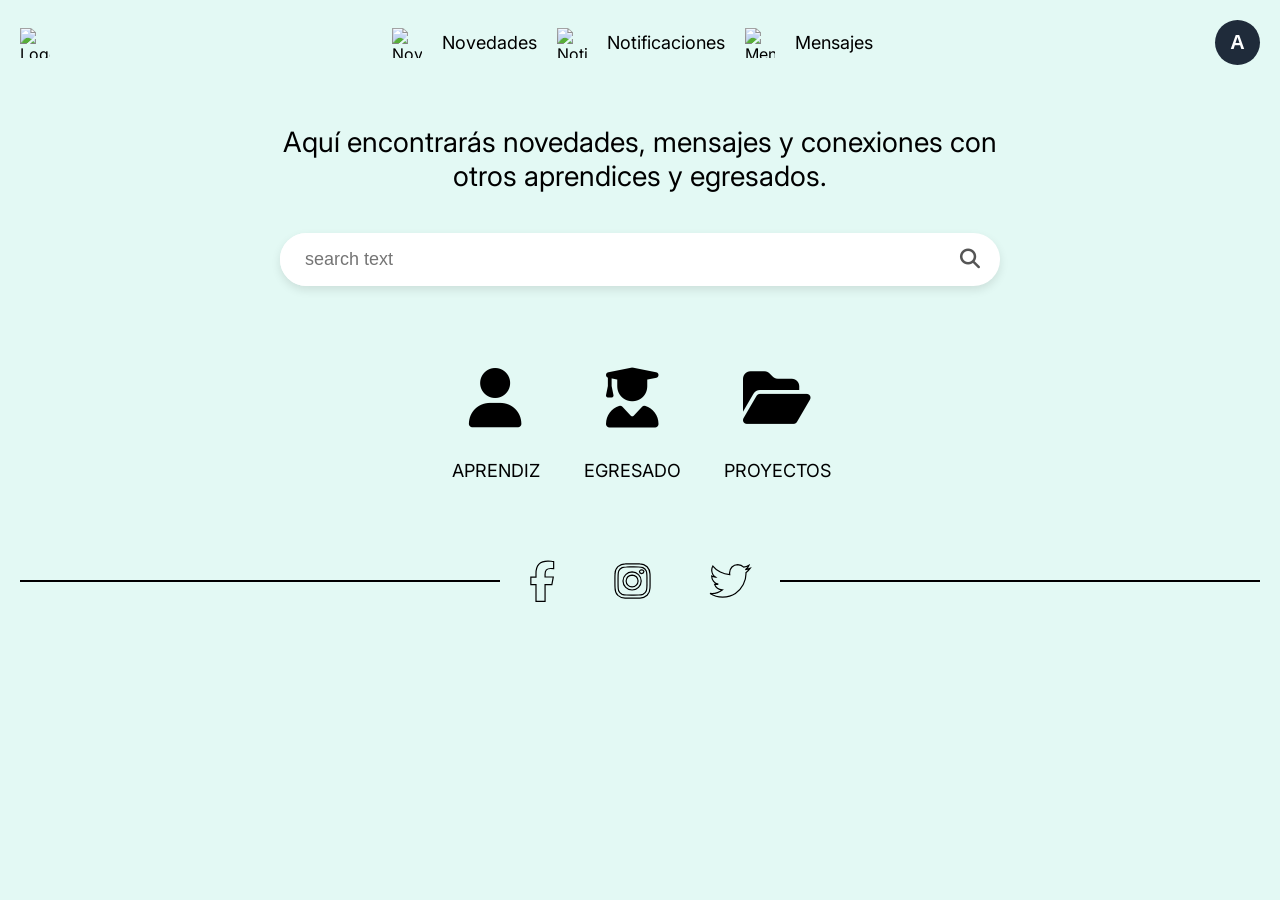
==== index.html @ 63d0643b "Update and rename prueba.html to index.html" ====
<!DOCTYPE html>
<html lang="es">
<head>
  <meta charset="UTF-8">
  <meta name="viewport" content="width=device-width, initial-scale=1.0">
  <title>Página Principal</title>
  <link rel="stylesheet" href="style.css">
  <link rel="stylesheet" href="https://cdnjs.cloudflare.com/ajax/libs/font-awesome/6.5.0/css/all.min.css">
  <link href="https://fonts.googleapis.com/css2?family=Inter:wght@700&display=swap" rel="stylesheet">
</head>
<body>
  <div class="encabezado">
    <div class="izquierda">
      <img src="IMAGENES/Logo.png" alt="Logo" class="Logo">
    </div>
    <div class="centro">
      <img src="IMAGENES/Icono de novedades.png" alt="Novedades">
      <p>Novedades</p>
      <img src="IMAGENES/Icono de notificaciones.png" alt="Notificaciones">
      <p>Notificaciones</p>
      <img src="IMAGENES/Icono de mensajes.png" alt="Mensajes">
      <p>Mensajes</p>
    </div>
    <div class="derecha usuario-menu">
      <button class="boton-usuario">A</button>
      <div class="menu-desplegable">
        <div class="flecha-arriba"></div>
        <ul>
          <li><i class="fas fa-user"></i> Perfil</li>
          <li><i class="fas fa-cog"></i> Configuración</li>
          <li><i class="fas fa-question-circle"></i> Ayuda</li>
          <li><i class="fas fa-sign-out-alt"></i> Cerrar sesión</li>
        </ul>
      </div>
    </div>
  </div>

  <p class="Texto_medio">Aquí encontrarás novedades, mensajes y conexiones con otros aprendices y egresados.</p>

  <div class="search-container">
    <input type="text" placeholder="search text" class="search-input">
    <button type="submit" class="search-button">
      <i class="fas fa-search"></i>
    </button>
  </div>

  <div class="contenedor-iconos">
    <div class="icono-con-texto">
      <i class="fas fa-user"></i>
      <p>APRENDIZ</p>
    </div>
    <div class="icono-con-texto">
      <i class="fas fa-user-graduate"></i>
      <p>EGRESADO</p>
    </div>
    <div class="icono-con-texto">
      <i class="fas fa-folder-open"></i>
      <p>PROYECTOS</p>
    </div>
  </div>

  <footer class="footer-redes">
    <div class="linea-social"></div>
    <div class="redes-sociales">
      <a href="https://www.facebook.com" target="_blank" class="icono-borde">
        <i class="fab fa-facebook-f"></i>
      </a>
      <a href="https://www.instagram.com" target="_blank" class="icono-borde">
        <i class="fab fa-instagram"></i>
      </a>
      <a href="https://www.twitter.com" target="_blank" class="icono-borde">
        <i class="fab fa-twitter"></i>
      </a>
    </div>
    <div class="linea-social"></div>
  </footer>

  <script>
    const btnUsuario = document.querySelector('.boton-usuario');
    const menu = document.querySelector('.menu-desplegable');

    btnUsuario.addEventListener('click', () => {
      menu.style.display = menu.style.display === 'block' ? 'none' : 'block';
    });

    window.addEventListener('click', (e) => {
      if (!btnUsuario.contains(e.target) && !menu.contains(e.target)) {
        menu.style.display = 'none';
      }
    });
  </script>
</body>
</html>
---- style.css ----
* {
      box-sizing: border-box;
      margin: 0;
      padding: 0;
    }

    body {
      background-color: #E3F9F4;
      font-family: 'Inter', sans-serif;
    }

    .encabezado {
      display: flex;
      flex-wrap: wrap;
      justify-content: space-between;
      align-items: center;
      padding: 20px;
      background-color: #E3F9F4;
    }

    .encabezado .izquierda, .encabezado .centro, .encabezado .derecha {
      display: flex;
      align-items: center;
      gap: 20px;
    }

    .Logo {
      width: 112px;
      height: auto;
    }

    .encabezado img {
      width: 30px;
      height: 30px;
    }

    .encabezado p {
      font-size: 18px;
    }

    .usuario-menu {
      position: relative;
    }

    .boton-usuario {
      width: 45px;
      height: 45px;
      border-radius: 50%;
      background-color: #1f2b3a;
      color: white;
      font-weight: bold;
      font-size: 20px;
      border: none;
      cursor: pointer;
    }

    .menu-desplegable {
      display: none;
      position: absolute;
      right: 0;
      top: 55px;
      background-color: #E3F9F4;
      border-radius: 10px;
      width: 180px;
      box-shadow: 0 4px 10px rgba(0,0,0,0.2);
      z-index: 10;
    }

    .flecha-arriba {
      position: absolute;
      top: -10px;
      right: 20px;
      width: 0;
      height: 0;
      border-left: 10px solid transparent;
      border-right: 10px solid transparent;
      border-bottom: 10px solid #E3F9F4;
    }

    .menu-desplegable ul {
      list-style: none;
      padding: 10px 0;
    }

    .menu-desplegable li {
      padding: 12px 20px;
      cursor: pointer;
      display: flex;
      align-items: center;
      gap: 10px;
    }

    .Texto_medio {
      max-width: 800px;
      margin: 40px auto;
      font-size: 28px;
      text-align: center;
      padding: 0 10px;
    }

    .search-container {
      display: flex;
      justify-content: center;
      margin: 20px auto;
      width: 90%;
      max-width: 720px;
      background-color: white;
      border-radius: 50px;
      box-shadow: 0px 4px 10px rgba(0, 0, 0, 0.1);
      overflow: hidden;
    }

    .search-input {
      flex-grow: 1;
      border: none;
      padding: 15px 25px;
      font-size: 18px;
      outline: none;
    }

    .search-button {
      background-color: transparent;
      border: none;
      padding: 15px 20px;
      cursor: pointer;
      font-size: 20px;
      color: #555;
    }

    .contenedor-iconos {
      display: flex;
      justify-content: center;
      flex-wrap: wrap;
      gap: 40px;
      margin: 60px 0;
    }

    .icono-con-texto {
      display: flex;
      flex-direction: column;
      align-items: center;
      font-size: 18px;
    }

    .icono-con-texto i {
      font-size: 60px;
      margin-bottom: 10px;
      color: black;
      border: 2px solid transparent;
      border-radius: 50%;
      padding: 20px;
      transition: transform 0.3s ease;
    }

    .icono-con-texto i:hover {
      transform: scale(1.1);
    }

    .footer-redes {
      display: flex;
      align-items: center;
      justify-content: center;
      flex-wrap: wrap;
      padding: 20px;
      gap: 30px;
      background-color: #E3F9F4;
    }

    .linea-social {
      flex: 1;
      height: 1.5px;
      background-color: black;
      max-width: 800px;
    }

    .redes-sociales {
      display: flex;
      gap: 60px;
    }

    .icono-borde i {
      color: transparent;
      font-size: 40px;
      -webkit-text-stroke: 1.2px black;
    }

    .icono-borde:hover i {
      color: black;
      -webkit-text-stroke: 0;
    }

    @media (max-width: 768px) {
      .Texto_medio {
        font-size: 20px;
      }

      .redes-sociales {
        gap: 30px;
      }

      .contenedor-iconos {
        flex-direction: column;
        gap: 20px;
      }

      .encabezado {
        flex-direction: column;
        align-items: center;
      }
    }
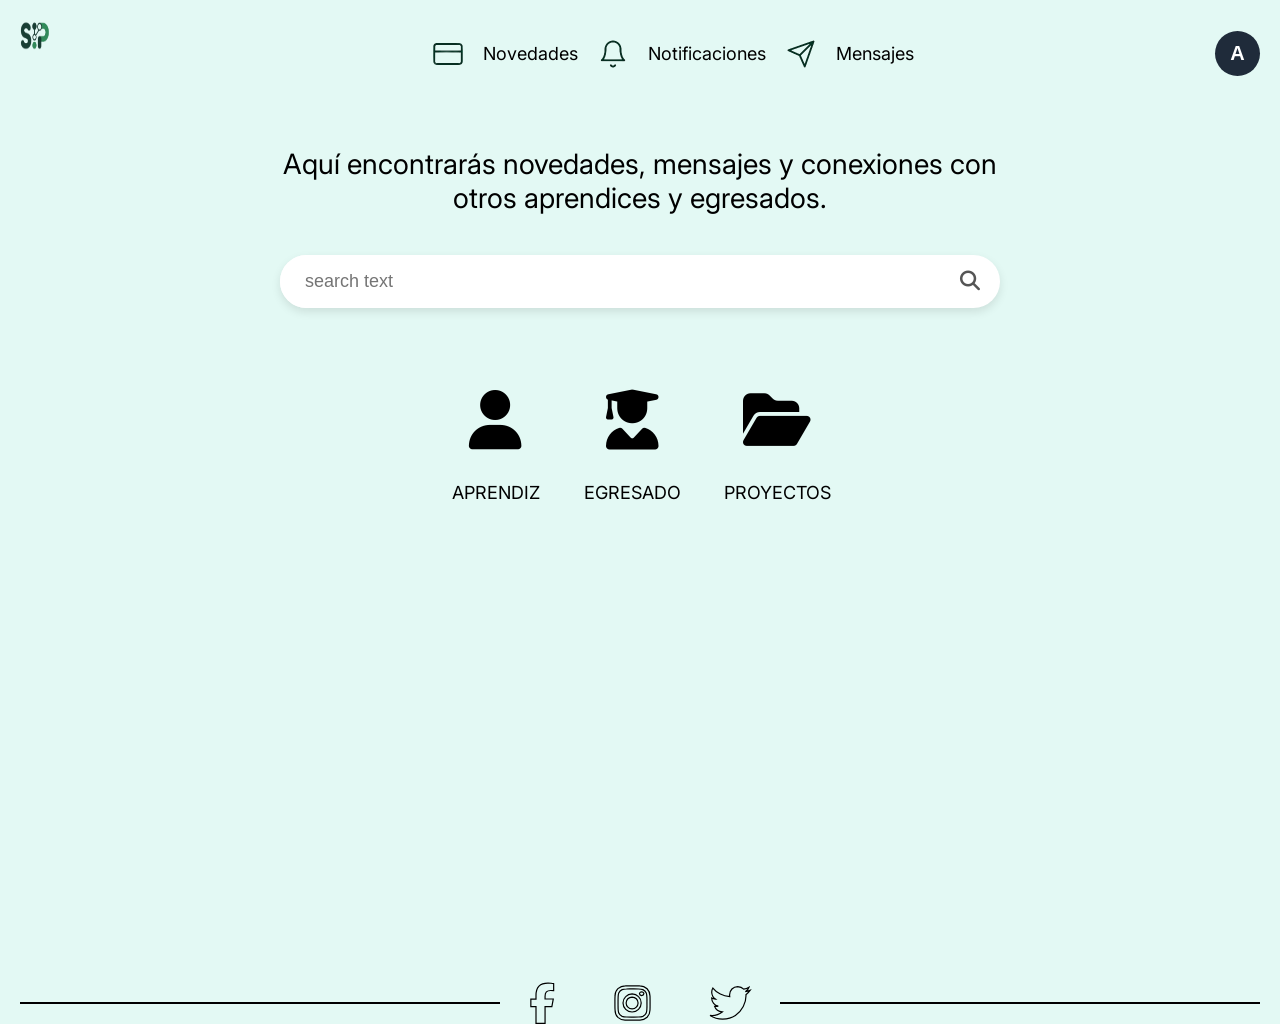
==== commit d024065f: "Update index.html" ====
--- a/index.html
+++ b/index.html
@@ -10,8 +10,8 @@
 </head>
 <body>
   <div class="encabezado">
-    <div class="izquierda">
-      <img src="IMAGENES/Logo.png" alt="Logo" class="Logo">
+    <div class="Logo">
+      <img src="IMAGENES/Logo.png" alt="Logo">
     </div>
     <div class="centro">
       <img src="IMAGENES/Icono de novedades.png" alt="Novedades">
--- a/style.css
+++ b/style.css
@@ -27,7 +27,9 @@
 
     .Logo {
       width: 112px;
-      height: auto;
+      height: 67px;
+      left: 171px; 
+      top: 59px;
     }
 
     .encabezado img {
@@ -141,6 +143,7 @@
       flex-direction: column;
       align-items: center;
       font-size: 18px;
+      font-family: 'Inter', sans-serif;
     }
 
     .icono-con-texto i {
@@ -169,6 +172,8 @@
 
     .linea-social {
       flex: 1;
+      position: relative;
+      top: 400px;
       height: 1.5px;
       background-color: black;
       max-width: 800px;
@@ -176,6 +181,8 @@
 
     .redes-sociales {
       display: flex;
+      position: relative;
+      top: 400px;
       gap: 60px;
     }
 
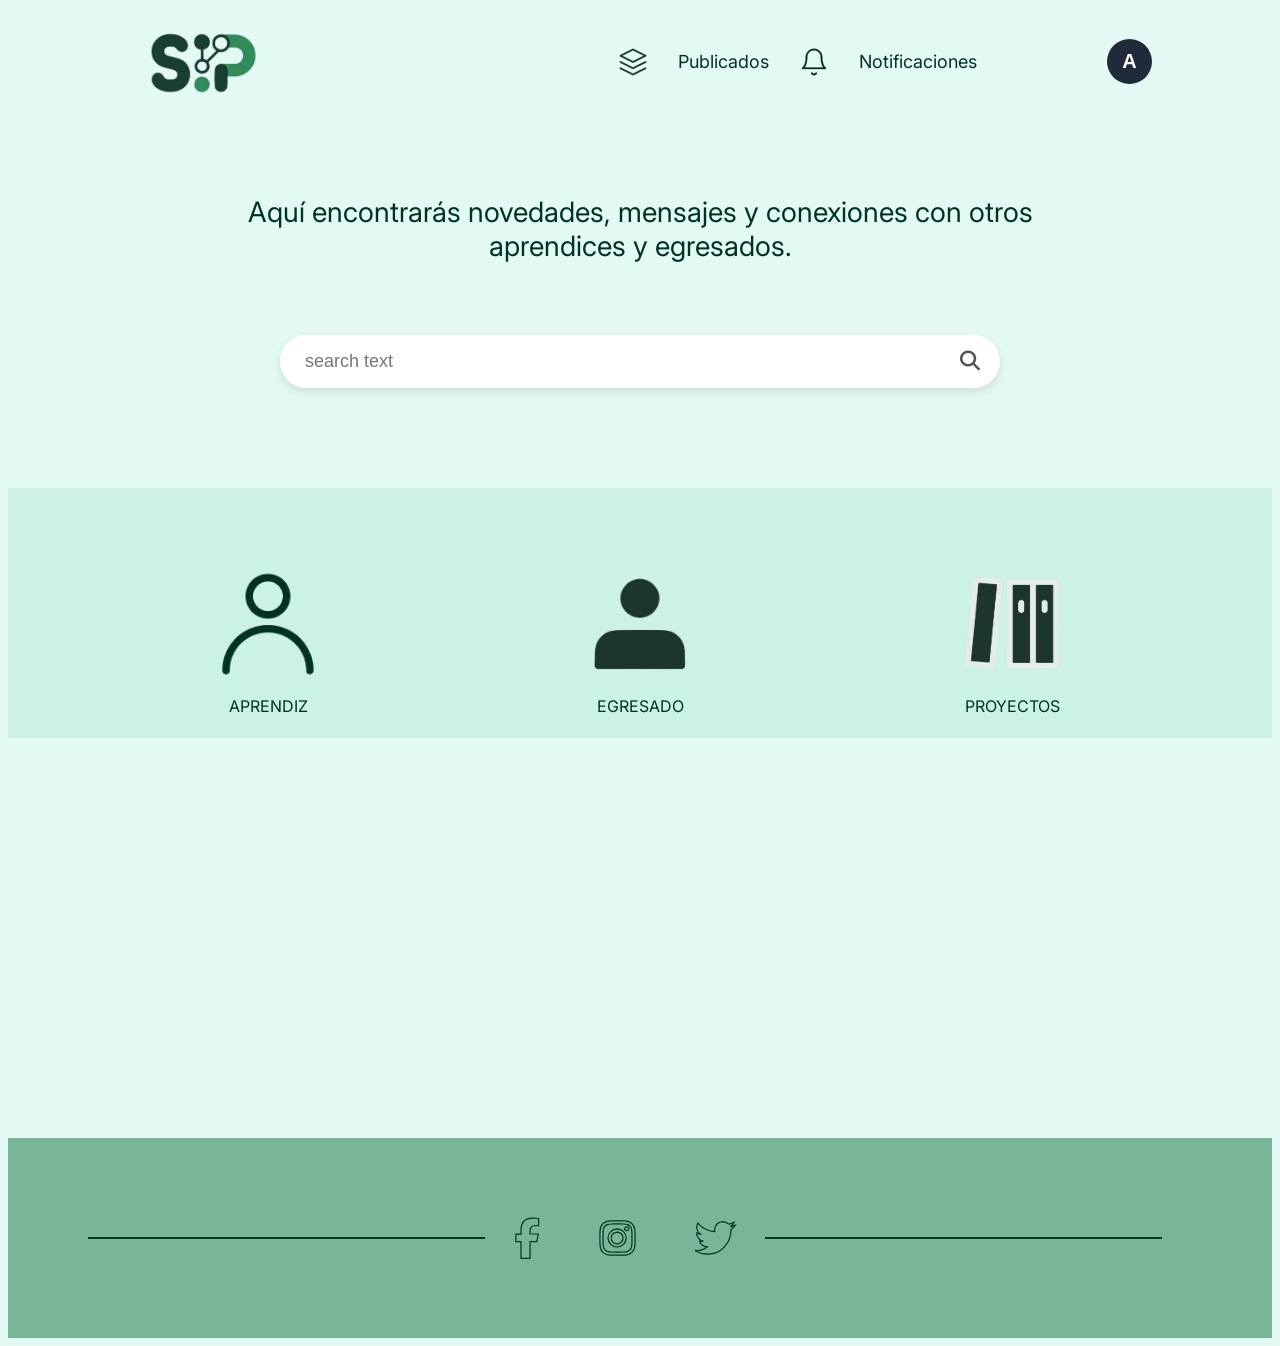
==== commit f87bb34e: "Add files via upload aqui esta el codigo actualizado, solo faltan unos ultimos cambios para el modo " ====
--- a/index.html
+++ b/index.html
@@ -4,27 +4,36 @@
   <meta charset="UTF-8">
   <meta name="viewport" content="width=device-width, initial-scale=1.0">
   <title>Página Principal</title>
+  <!-- Aqui conectamos el css y una url para poder utilizar la tipografia del FIGMA -->
   <link rel="stylesheet" href="style.css">
   <link rel="stylesheet" href="https://cdnjs.cloudflare.com/ajax/libs/font-awesome/6.5.0/css/all.min.css">
+  <!-- Aqui importamos la biblioteca de iconos Font Awesome -->
   <link href="https://fonts.googleapis.com/css2?family=Inter:wght@700&display=swap" rel="stylesheet">
 </head>
 <body>
+  <!-- Aqui se encuentran todos los iconos que van en la parte superior de la pagina
+  con su respectivo boton -->
   <div class="encabezado">
+    <!-- aqui implementamos un div para manejar unicamente el logo -->
     <div class="Logo">
-      <img src="IMAGENES/Logo.png" alt="Logo">
+      <img src="IMAGENES/Logo.png" alt="icono de logo" class="Logo">
     </div>
-    <div class="centro">
-      <img src="IMAGENES/Icono de novedades.png" alt="Novedades">
-      <p>Novedades</p>
-      <img src="IMAGENES/Icono de notificaciones.png" alt="Notificaciones">
-      <p>Notificaciones</p>
-      <img src="IMAGENES/Icono de mensajes.png" alt="Mensajes">
-      <p>Mensajes</p>
-    </div>
+    <!-- aqui implementamos otro div para los otros iconos de la parte superior -->
     <div class="derecha usuario-menu">
+      <!-- aqui usamos otro div para los iconos del centro -->
+      <div class="centro">
+        <img src="IMAGENES/Icono de publicados.png" alt="icono de publicados">
+        <p>Publicados</p>
+        <img src="IMAGENES/Icono de notificaciones.png" alt="icono de notificaciones">
+        <p>Notificaciones</p>
+      </div>
+      <!-- aqui implementamos el boton que despliega el menu oculto -->
       <button class="boton-usuario">A</button>
+      <!-- aqui creamos un div para implemetar el contenido del menu -->
       <div class="menu-desplegable">
+        <!-- aqui creamos un div para dar la caracteristica de la flecha de la parte de arriba del menu -->
         <div class="flecha-arriba"></div>
+        <!-- aqui creamos una lista para las opciones que tenemos en el menu y usamos iconos predefinidos del font awesome-->
         <ul>
           <li><i class="fas fa-user"></i> Perfil</li>
           <li><i class="fas fa-cog"></i> Configuración</li>
@@ -34,47 +43,58 @@
       </div>
     </div>
   </div>
-
+  <!-- Texto en la mitad de la pagina-->
   <p class="Texto_medio">Aquí encontrarás novedades, mensajes y conexiones con otros aprendices y egresados.</p>
-
+  <!-- ESTE ES EL BUSCADOR -->
   <div class="search-container">
     <input type="text" placeholder="search text" class="search-input">
     <button type="submit" class="search-button">
       <i class="fas fa-search"></i>
     </button>
   </div>
-
+  <!-- aqui creamos un div para todo la parte de los iconos del centro y sus textos -->
   <div class="contenedor-iconos">
-    <div class="icono-con-texto">
-      <i class="fas fa-user"></i>
+    <!-- Aqui ingresamos los iconos de la parte de la mitad de la pagina con sus respectivos textos-->
+    <div class="icono-del-centro">
+      <img src="IMAGENES/Icono de aprendiz.png" alt="icono de aprendiz">
       <p>APRENDIZ</p>
     </div>
-    <div class="icono-con-texto">
-      <i class="fas fa-user-graduate"></i>
+    <div class="icono-del-centro">
+      <img src="IMAGENES/Icono de egresado.png" alt="icono de egresado">
       <p>EGRESADO</p>
     </div>
-    <div class="icono-con-texto">
-      <i class="fas fa-folder-open"></i>
+    <div class="icono-del-centro">
+      <img src="IMAGENES/Icono de proyectos.png" alt="icono de proyectos">
       <p>PROYECTOS</p>
     </div>
   </div>
+    <!-- aqui comenzamos la parte inferior de la pagina -->
+    <footer>
+      <!-- aqui hacemos un div especial para implementar la linea izquierda que esta al lado de los iconos de redes sociales -->
+      <div class="linea-social"></div>
+      <!-- aqui implementamos un link que nos lleva a las redes sociales el cual es visualizado con su respectivo
+       logo cargado del font awesome -->
+      <div class="redes-sociales">
+        <a href="https://www.facebook.com" target="_blank" class="icono-borde">
+          <i class="fab fa-facebook-f"></i>
+        </a>
+        <a href="https://www.instagram.com" target="_blank" class="icono-borde">
+          <i class="fab fa-instagram"></i>
+        </a>
+        <a href="https://www.twitter.com" target="_blank" class="icono-borde">
+          <i class="fab fa-twitter"></i>
+        </a>
+      </div>
+      <!-- aqui implementamos la otra linea que esta al lado derecho -->
+      <div class="linea-social"></div>
+      <!-- aqui va el texto que esta al final de la pagina los creditos y demas -->
+      <p>
 
-  <footer class="footer-redes">
-    <div class="linea-social"></div>
-    <div class="redes-sociales">
-      <a href="https://www.facebook.com" target="_blank" class="icono-borde">
-        <i class="fab fa-facebook-f"></i>
-      </a>
-      <a href="https://www.instagram.com" target="_blank" class="icono-borde">
-        <i class="fab fa-instagram"></i>
-      </a>
-      <a href="https://www.twitter.com" target="_blank" class="icono-borde">
-        <i class="fab fa-twitter"></i>
-      </a>
-    </div>
-    <div class="linea-social"></div>
-  </footer>
-
+      </p>
+    </footer>
+  
+    <!-- aqui implementamos un bloque de codigo de javascript para darle la funcionalidad al menu desplegable para que
+  sea visualizado al tocar el boton de usuario -->
   <script>
     const btnUsuario = document.querySelector('.boton-usuario');
     const menu = document.querySelector('.menu-desplegable');
--- a/style.css
+++ b/style.css
@@ -1,50 +1,43 @@
-
-    * {
-      box-sizing: border-box;
-      margin: 0;
-      padding: 0;
-    }
-
-    body {
+/* Aqui le damos el color a toda el cuerpo de la pagina y definimos el tipo de fuente de letra */
+      body {
       background-color: #E3F9F4;
       font-family: 'Inter', sans-serif;
     }
-
+/* En esta parte vamos a modificar todos los elementos de la clase encabezado para que se visualice de forma horizontal */
     .encabezado {
       display: flex;
       flex-wrap: wrap;
       justify-content: space-between;
       align-items: center;
       padding: 20px;
-      background-color: #E3F9F4;
-    }
-
-    .encabezado .izquierda, .encabezado .centro, .encabezado .derecha {
-      display: flex;
-      align-items: center;
-      gap: 20px;
-    }
-
+    }
+/* aqui vamos a modificar los iconos del centro  y el boton usuario*/
+    .encabezado .centro, .encabezado .derecha {
+      img{
+        width: 30px;
+        height: auto;
+      }
+      display: flex;
+      align-items: center;
+      gap: 30px;
+      margin-right: 100px;
+    }
+/* aqui definimos las caracteristicas del logo */
     .Logo {
       width: 112px;
       height: 67px;
-      left: 171px; 
-      top: 59px;
-    }
-
-    .encabezado img {
-      width: 30px;
-      height: 30px;
-    }
-
+      margin-left: 60px;
+    }
+/* aqui modificamos todos los textos que encontramos en el encabezado */
     .encabezado p {
       font-size: 18px;
-    }
-
+      color: #003322;
+    }
+/* a partir de aqui vamos a darle estilo al menu desplegable */
     .usuario-menu {
       position: relative;
     }
-
+/* aqui modificamos todo lo visual del boton del encabezado */
     .boton-usuario {
       width: 45px;
       height: 45px;
@@ -56,30 +49,31 @@
       border: none;
       cursor: pointer;
     }
-
+/* aqui modificamos ya el menu que se despliega despues del boton */
     .menu-desplegable {
       display: none;
       position: absolute;
       right: 0;
+      left: 430px;      
       top: 55px;
-      background-color: #E3F9F4;
+      background-color: white;
       border-radius: 10px;
       width: 180px;
       box-shadow: 0 4px 10px rgba(0,0,0,0.2);
       z-index: 10;
     }
-
+/* aqui modificamos la flecha del menu desplegable */
     .flecha-arriba {
       position: absolute;
       top: -10px;
-      right: 20px;
+      right: 70px;
       width: 0;
       height: 0;
       border-left: 10px solid transparent;
       border-right: 10px solid transparent;
-      border-bottom: 10px solid #E3F9F4;
-    }
-
+      border-bottom: 10px solid white;
+    }
+/* aqui modificamos las opciones que encontramos en el menu desplegable */
     .menu-desplegable ul {
       list-style: none;
       padding: 10px 0;
@@ -92,19 +86,24 @@
       align-items: center;
       gap: 10px;
     }
-
+/* Hasta aqui va todo lo de la parte superior de iconos */
+
+/*Ahora apartir de aqui empieza toda la mitad hacia abajo de la pagina */
+/* este es el texto que encontramos en la mitad de la pagina */
     .Texto_medio {
       max-width: 800px;
-      margin: 40px auto;
+      margin: 80px auto;
       font-size: 28px;
+      color: #003322;
       text-align: center;
       padding: 0 10px;
-    }
-
+      height: 40px;
+    }
+/* este es el buscador */
     .search-container {
       display: flex;
       justify-content: center;
-      margin: 20px auto;
+      margin: 100px auto;
       width: 90%;
       max-width: 720px;
       background-color: white;
@@ -130,72 +129,70 @@
       color: #555;
     }
 
+/* a partir de aqui vamos a modificar los iconos y el texto que encontramos debajo del buscador */
+/* aqui se modifica todo el contenido de esta parte */
     .contenedor-iconos {
       display: flex;
       justify-content: center;
       flex-wrap: wrap;
-      gap: 40px;
-      margin: 60px 0;
-    }
-
-    .icono-con-texto {
+      height: 250px;
+      gap: 100px;
+      margin: 0px;
+      background-color: #A8E6CF66;
+    }
+/* aqui modificamos los iconos */
+    .icono-del-centro {
       display: flex;
       flex-direction: column;
       align-items: center;
-      font-size: 18px;
-      font-family: 'Inter', sans-serif;
-    }
-
-    .icono-con-texto i {
-      font-size: 60px;
-      margin-bottom: 10px;
-      color: black;
-      border: 2px solid transparent;
-      border-radius: 50%;
-      padding: 20px;
-      transition: transform 0.3s ease;
-    }
-
-    .icono-con-texto i:hover {
-      transform: scale(1.1);
-    }
-
-    .footer-redes {
+      margin: 80px;
+      color: #003322;
+      img{
+        width: 112px;
+        height: auto;
+      }
+    }
+/* esta es toda la parte del footer */
+    footer{
       display: flex;
       align-items: center;
       justify-content: center;
       flex-wrap: wrap;
-      padding: 20px;
+      margin-top: 400px;
+      height: auto;
+      padding: 80px;
       gap: 30px;
-      background-color: #E3F9F4;
-    }
-
+      background-color: #328B5B99;
+    }
+/* aqui modificamos e implementamos la linea que esta al lado de las redes sociales */
     .linea-social {
       flex: 1;
       position: relative;
-      top: 400px;
+      top: 0px;
       height: 1.5px;
-      background-color: black;
+      background-color: #003322;
       max-width: 800px;
     }
-
+/* aqui modificamos los iconos de redes sociales */
     .redes-sociales {
       display: flex;
       position: relative;
-      top: 400px;
+      top: 0px;
       gap: 60px;
     }
-
+/* aqui modificamos el borde para que no tenga relleno */
     .icono-borde i {
       color: transparent;
       font-size: 40px;
-      -webkit-text-stroke: 1.2px black;
-    }
-
+      -webkit-text-stroke: 1.2px #003322;
+    }
+/* aqui implementamos como una animacion para cuando pase el cursor por el icono de la red esta cambie de color*/
     .icono-borde:hover i {
-      color: black;
+      color: #E3F9F4;
       -webkit-text-stroke: 0;
     }
+
+/* esta configuracion es para adaptar en telefonos o pantallas mas pequeñas */
 
     @media (max-width: 768px) {
       .Texto_medio {
@@ -215,4 +212,4 @@
         flex-direction: column;
         align-items: center;
       }
-    }
+    }
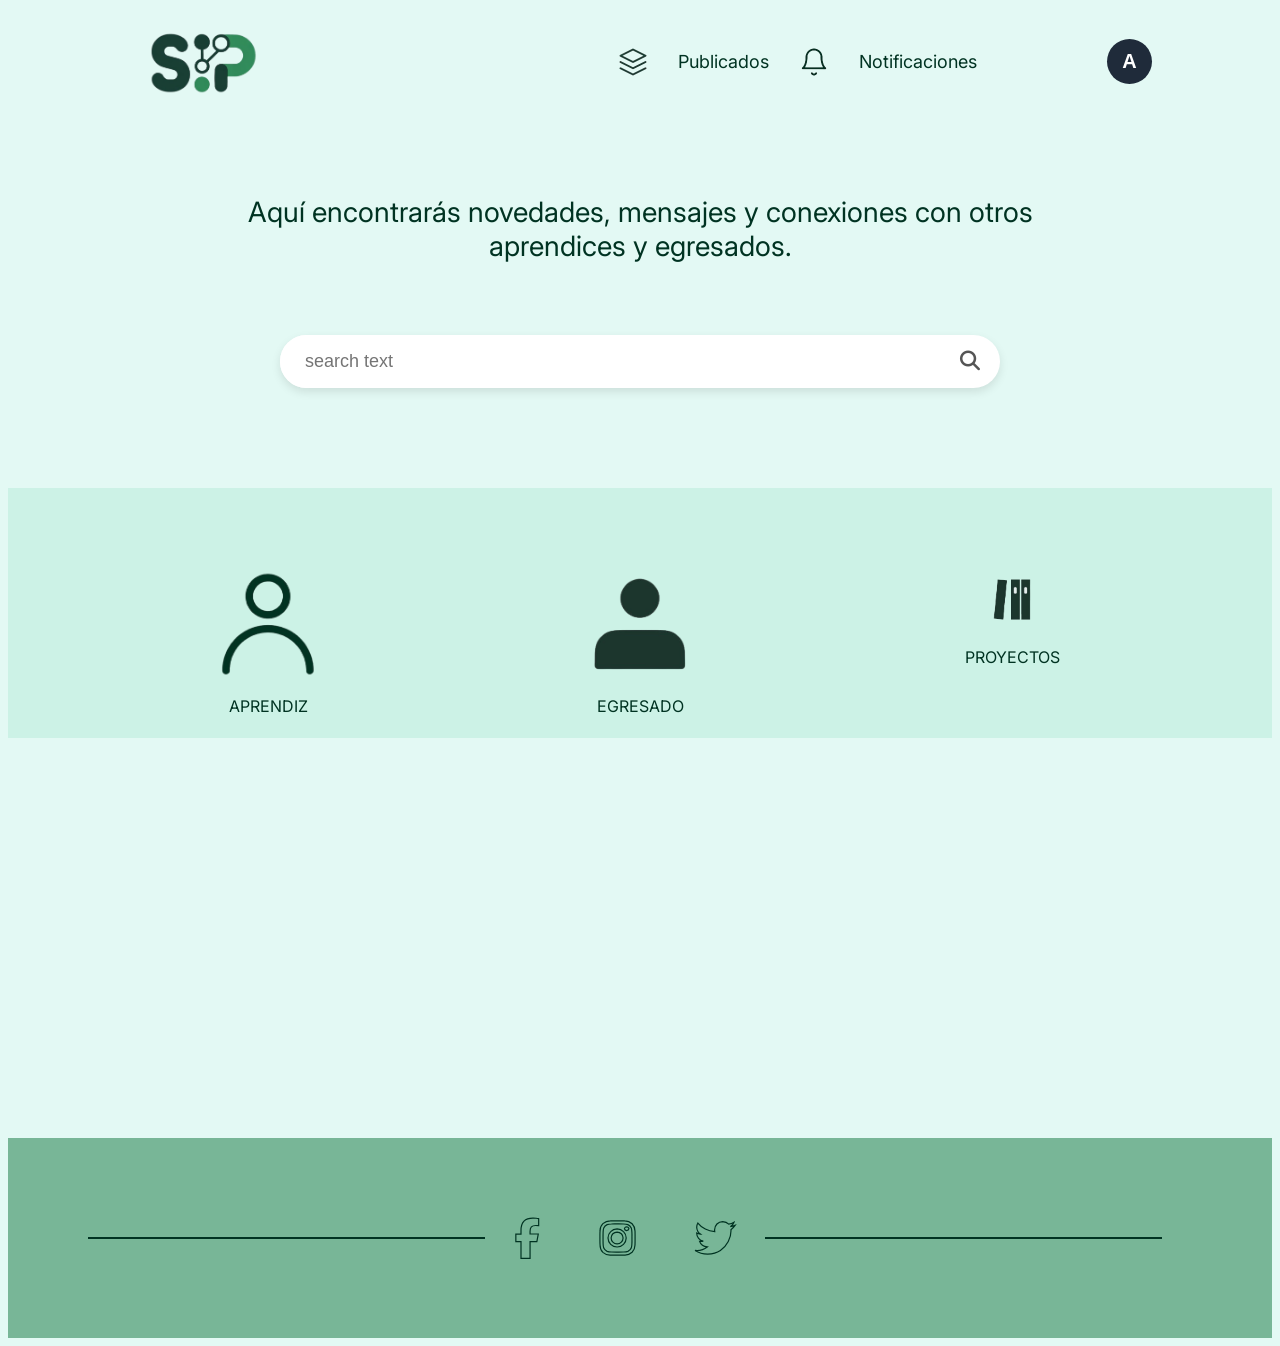
==== commit feb70612: "Update index.html" ====
--- a/index.html
+++ b/index.html
@@ -16,7 +16,7 @@
   <div class="encabezado">
     <!-- aqui implementamos un div para manejar unicamente el logo -->
     <div class="Logo">
-      <img src="IMAGENES/Logo.png" alt="icono de logo" class="Logo">
+      <img src="IMAGENES/Logo.png" alt="icono de logo" class="Logo" onclick="window.location.href='https://joan632.github.io/pagina-principal/'">
     </div>
     <!-- aqui implementamos otro div para los otros iconos de la parte superior -->
     <div class="derecha usuario-menu">
@@ -35,7 +35,7 @@
         <div class="flecha-arriba"></div>
         <!-- aqui creamos una lista para las opciones que tenemos en el menu y usamos iconos predefinidos del font awesome-->
         <ul>
-          <li><i class="fas fa-user"></i> Perfil</li>
+          <li onclick="window.location.href='https://joan632.github.io/perfil/'">><i class="fas fa-user"></i> Perfil</li>
           <li><i class="fas fa-cog"></i> Configuración</li>
           <li><i class="fas fa-question-circle"></i> Ayuda</li>
           <li><i class="fas fa-sign-out-alt"></i> Cerrar sesión</li>
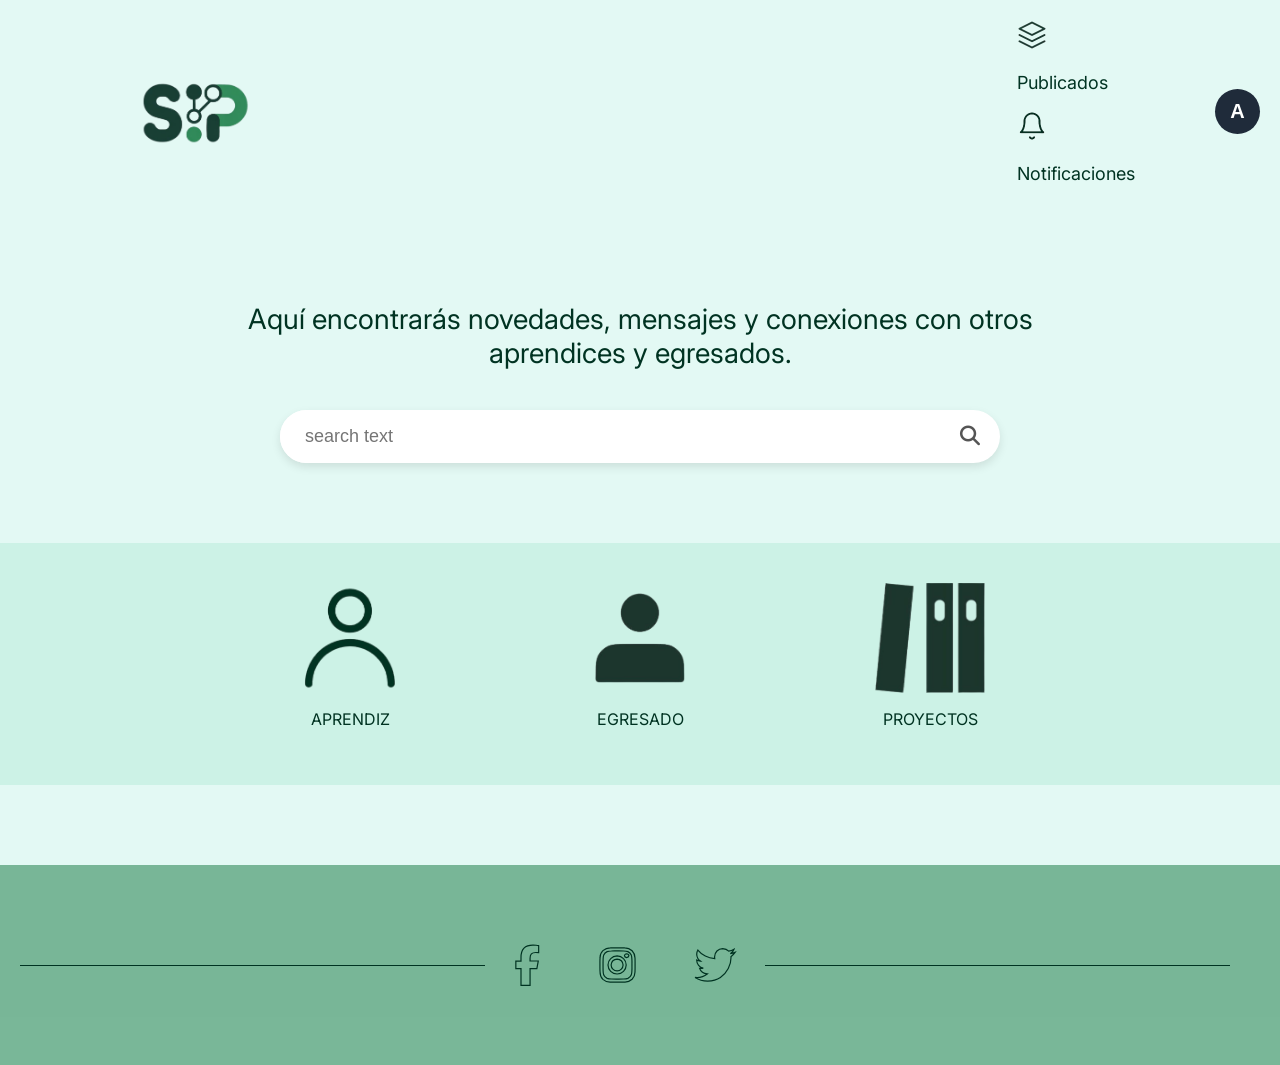
==== commit dd193e98: "Update index.html" ====
--- a/index.html
+++ b/index.html
@@ -35,7 +35,7 @@
         <div class="flecha-arriba"></div>
         <!-- aqui creamos una lista para las opciones que tenemos en el menu y usamos iconos predefinidos del font awesome-->
         <ul>
-          <li onclick="window.location.href='https://joan632.github.io/perfil/'">><i class="fas fa-user"></i> Perfil</li>
+          <li onclick="window.location.href='https://joan632.github.io/perfil/'"><i class="fas fa-user"></i> Perfil</li>
           <li><i class="fas fa-cog"></i> Configuración</li>
           <li><i class="fas fa-question-circle"></i> Ayuda</li>
           <li><i class="fas fa-sign-out-alt"></i> Cerrar sesión</li>
@@ -56,14 +56,14 @@
   <div class="contenedor-iconos">
     <!-- Aqui ingresamos los iconos de la parte de la mitad de la pagina con sus respectivos textos-->
     <div class="icono-del-centro">
-      <img src="IMAGENES/Icono de aprendiz.png" alt="icono de aprendiz">
+      <img src="IMAGENES/Icono de aprendiz.png" alt="icono de aprendiz" onclick="window.location.href='link de interfaz de aprendiz'">
       <p>APRENDIZ</p>
     </div>
     <div class="icono-del-centro">
-      <img src="IMAGENES/Icono de egresado.png" alt="icono de egresado">
+      <img src="IMAGENES/Icono de egresado.png" alt="icono de egresado" onclick="window.location.href='link de interfaz de egresado'">
       <p>EGRESADO</p>
     </div>
-    <div class="icono-del-centro">
+    <div class="icono-del-centro" onclick="window.location.href='link de interfaz de proyectos'">
       <img src="IMAGENES/Icono de proyectos.png" alt="icono de proyectos">
       <p>PROYECTOS</p>
     </div>
--- a/style.css
+++ b/style.css
@@ -1,215 +1,277 @@
 /* Aqui le damos el color a toda el cuerpo de la pagina y definimos el tipo de fuente de letra */
-      body {
-      background-color: #E3F9F4;
-      font-family: 'Inter', sans-serif;
-    }
+body {
+  background-color: #E3F9F4;
+  font-family: 'Inter', sans-serif;
+  margin: 0;
+  padding: 0;
+  box-sizing: border-box;
+}
+
 /* En esta parte vamos a modificar todos los elementos de la clase encabezado para que se visualice de forma horizontal */
-    .encabezado {
-      display: flex;
-      flex-wrap: wrap;
-      justify-content: space-between;
-      align-items: center;
-      padding: 20px;
-    }
-/* aqui vamos a modificar los iconos del centro  y el boton usuario*/
-    .encabezado .centro, .encabezado .derecha {
-      img{
-        width: 30px;
-        height: auto;
-      }
-      display: flex;
-      align-items: center;
-      gap: 30px;
-      margin-right: 100px;
-    }
+/* aqui modificamos todos los textos que encontramos en el encabezado */
+.encabezado {
+  display: flex;
+  justify-content: space-between;
+  align-items: center;
+  padding: 20px;
+  flex-wrap: wrap;
+}
+
+/* aqui modificamos todos los textos que encontramos en el encabezado */
+.encabezado p {
+  font-size: 18px;
+  color: #003322;
+}
+
+/* aqui vamos a modificar los iconos del centro  y el boton usuario */
+.derecha {
+  display: flex;
+  align-items: center;
+  gap: 80px;
+}
+
+.centro-publicados,
+.centro-notificaciones{
+  display: flex;
+  align-items: center;
+  gap: 10px;
+  cursor: pointer;
+}
+
+/* aqui ajustamos las imagenes */
+.centro img,
+.derecha img {
+  width: 30px;
+  height: auto;
+}
+
 /* aqui definimos las caracteristicas del logo */
-    .Logo {
-      width: 112px;
-      height: 67px;
-      margin-left: 60px;
-    }
-/* aqui modificamos todos los textos que encontramos en el encabezado */
-    .encabezado p {
-      font-size: 18px;
-      color: #003322;
-    }
+.Logo {
+  width: 112px;
+  height: 67px;
+  margin-left: 60px;
+  cursor: pointer;
+}
+
 /* a partir de aqui vamos a darle estilo al menu desplegable */
-    .usuario-menu {
-      position: relative;
-    }
+.usuario-menu {
+  position: relative;
+}
+
 /* aqui modificamos todo lo visual del boton del encabezado */
-    .boton-usuario {
-      width: 45px;
-      height: 45px;
-      border-radius: 50%;
-      background-color: #1f2b3a;
-      color: white;
-      font-weight: bold;
-      font-size: 20px;
-      border: none;
-      cursor: pointer;
-    }
+.boton-usuario {
+  width: 45px;
+  height: 45px;
+  border-radius: 50%;
+  background-color: #1f2b3a;
+  color: white;
+  font-weight: bold;
+  font-size: 20px;
+  border: none;
+  cursor: pointer;
+}
+
 /* aqui modificamos ya el menu que se despliega despues del boton */
-    .menu-desplegable {
-      display: none;
-      position: absolute;
-      right: 0;
-      left: 430px;      
-      top: 55px;
-      background-color: white;
-      border-radius: 10px;
-      width: 180px;
-      box-shadow: 0 4px 10px rgba(0,0,0,0.2);
-      z-index: 10;
-    }
+.menu-desplegable {
+  display: none;
+  position: absolute;
+  top: 55px;
+  right: 0;
+  background-color: white;
+  border-radius: 10px;
+  width: 180px;
+  box-shadow: 0 4px 10px rgba(0, 0, 0, 0.2);
+  z-index: 10;
+}
+
 /* aqui modificamos la flecha del menu desplegable */
-    .flecha-arriba {
-      position: absolute;
-      top: -10px;
-      right: 70px;
-      width: 0;
-      height: 0;
-      border-left: 10px solid transparent;
-      border-right: 10px solid transparent;
-      border-bottom: 10px solid white;
-    }
+.menu-desplegable .flecha-arriba {
+  position: absolute;
+  top: -10px;
+  right: 15px;
+  width: 0;
+  height: 0;
+  border-left: 10px solid transparent;
+  border-right: 10px solid transparent;
+  border-bottom: 10px solid white;
+}
+
 /* aqui modificamos las opciones que encontramos en el menu desplegable */
-    .menu-desplegable ul {
-      list-style: none;
-      padding: 10px 0;
-    }
-
-    .menu-desplegable li {
-      padding: 12px 20px;
-      cursor: pointer;
-      display: flex;
-      align-items: center;
-      gap: 10px;
-    }
+.menu-desplegable ul {
+  list-style: none;
+  padding: 10px 0;
+  margin: 0;
+}
+
+.menu-desplegable ul li {
+  padding: 12px 20px;
+  cursor: pointer;
+  display: flex;
+  align-items: center;
+  gap: 10px;
+  transition: background-color 0.3s ease, color 0.3s ease;
+}
+
+.menu-desplegable ul li:hover {
+  background-color: #E3F9F4;
+  color: #003322;
+}
+
 /* Hasta aqui va todo lo de la parte superior de iconos */
 
 /*Ahora apartir de aqui empieza toda la mitad hacia abajo de la pagina */
 /* este es el texto que encontramos en la mitad de la pagina */
-    .Texto_medio {
-      max-width: 800px;
-      margin: 80px auto;
-      font-size: 28px;
-      color: #003322;
-      text-align: center;
-      padding: 0 10px;
-      height: 40px;
-    }
+.Texto_medio {
+  max-width: 800px;
+  margin: 80px auto 40px auto;
+  font-size: 28px;
+  color: #003322;
+  text-align: center;
+  padding: 0 10px;
+}
+
 /* este es el buscador */
-    .search-container {
-      display: flex;
-      justify-content: center;
-      margin: 100px auto;
-      width: 90%;
-      max-width: 720px;
-      background-color: white;
-      border-radius: 50px;
-      box-shadow: 0px 4px 10px rgba(0, 0, 0, 0.1);
-      overflow: hidden;
-    }
-
-    .search-input {
-      flex-grow: 1;
-      border: none;
-      padding: 15px 25px;
-      font-size: 18px;
-      outline: none;
-    }
-
-    .search-button {
-      background-color: transparent;
-      border: none;
-      padding: 15px 20px;
-      cursor: pointer;
-      font-size: 20px;
-      color: #555;
-    }
+.search-container {
+  display: flex;
+  justify-content: center;
+  width: 90%;
+  max-width: 720px;
+  background-color: white;
+  border-radius: 50px;
+  box-shadow: 0px 4px 10px rgba(0, 0, 0, 0.1);
+  overflow: hidden;
+  margin: 0 auto 80px auto;
+}
+
+.search-input {
+  flex-grow: 1;
+  border: none;
+  padding: 15px 25px;
+  font-size: 18px;
+  outline: none;
+}
+
+.search-button {
+  background-color: transparent;
+  border: none;
+  padding: 15px 20px;
+  cursor: pointer;
+  font-size: 20px;
+  color: #555;
+}
 
 /* a partir de aqui vamos a modificar los iconos y el texto que encontramos debajo del buscador */
 /* aqui se modifica todo el contenido de esta parte */
-    .contenedor-iconos {
-      display: flex;
-      justify-content: center;
-      flex-wrap: wrap;
-      height: 250px;
-      gap: 100px;
-      margin: 0px;
-      background-color: #A8E6CF66;
-    }
+.contenedor-iconos {
+  display: flex;
+  justify-content: center;
+  flex-wrap: wrap;
+  gap: 180px;
+  padding: 40px 10px;
+  background-color: #A8E6CF66;
+}
+
 /* aqui modificamos los iconos */
-    .icono-del-centro {
-      display: flex;
-      flex-direction: column;
-      align-items: center;
-      margin: 80px;
-      color: #003322;
-      img{
-        width: 112px;
-        height: auto;
-      }
-    }
+.icono-del-centro {
+  display: flex;
+  flex-direction: column;
+  align-items: center;
+  color: #003322;
+}
+
+.icono-del-centro img {
+  width: 110px;
+  height: auto;
+}
+
 /* esta es toda la parte del footer */
-    footer{
-      display: flex;
-      align-items: center;
-      justify-content: center;
-      flex-wrap: wrap;
-      margin-top: 400px;
-      height: auto;
-      padding: 80px;
-      gap: 30px;
-      background-color: #328B5B99;
-    }
+footer {
+  display: flex;
+  align-items: center;
+  justify-content: center;
+  flex-wrap: wrap;
+  margin-top: 80px;
+  padding: 80px 20px;
+  gap: 30px;
+  background-color: #328B5B99;
+}
+
 /* aqui modificamos e implementamos la linea que esta al lado de las redes sociales */
-    .linea-social {
-      flex: 1;
-      position: relative;
-      top: 0px;
-      height: 1.5px;
-      background-color: #003322;
-      max-width: 800px;
-    }
+.linea-social {
+  flex: 1;
+  height: 1.5px;
+  background-color: #003322;
+  max-width: 800px;
+}
+
 /* aqui modificamos los iconos de redes sociales */
-    .redes-sociales {
-      display: flex;
-      position: relative;
-      top: 0px;
-      gap: 60px;
-    }
+.redes-sociales {
+  display: flex;
+  gap: 60px;
+}
+
 /* aqui modificamos el borde para que no tenga relleno */
-    .icono-borde i {
-      color: transparent;
-      font-size: 40px;
-      -webkit-text-stroke: 1.2px #003322;
-    }
-/* aqui implementamos como una animacion para cuando pase el cursor por el icono de la red esta cambie de color*/
-    .icono-borde:hover i {
-      color: #E3F9F4;
-      -webkit-text-stroke: 0;
-    }
+.icono-borde i {
+  color: transparent;
+  font-size: 40px;
+  -webkit-text-stroke: 1.2px #003322;
+  transition: all 0.3s ease;
+}
+
+.icono-borde i:hover {
+  color: #E3F9F4;
+  -webkit-text-stroke: 0;
+}
 
 /* esta configuracion es para adaptar en telefonos o pantallas mas pequeñas */
 
-    @media (max-width: 768px) {
+@media (max-width: 768px) {
       .Texto_medio {
         font-size: 20px;
       }
 
-      .redes-sociales {
-        gap: 30px;
-      }
-
-      .contenedor-iconos {
-        flex-direction: column;
-        gap: 20px;
-      }
-
-      .encabezado {
-        flex-direction: column;
-        align-items: center;
-      }
-    }+  .encabezado {
+    flex-direction: column;
+    align-items: center;
+  }
+
+  .centro,
+  .derecha {
+    margin-top: 20px;
+    gap: 20px;
+  }
+
+  .Logo {
+    margin-bottom: 20px;
+  }
+
+  .Texto_medio {
+    font-size: 20px;
+  }
+
+  .search-container {
+    flex-direction: column;
+    border-radius: 30px;
+    padding: 10px;
+  }
+
+  .contenedor-iconos {
+    flex-direction: column;
+    gap: 30px;
+  }
+
+  footer {
+    flex-direction: column;
+    margin-top: 40px;
+    padding: 40px 10px;
+  }
+
+  .redes-sociales {
+    gap: 30px;
+  }
+
+  .menu-desplegable {
+    width: 100%;
+    right: 0;
+    left: 0;
+  }
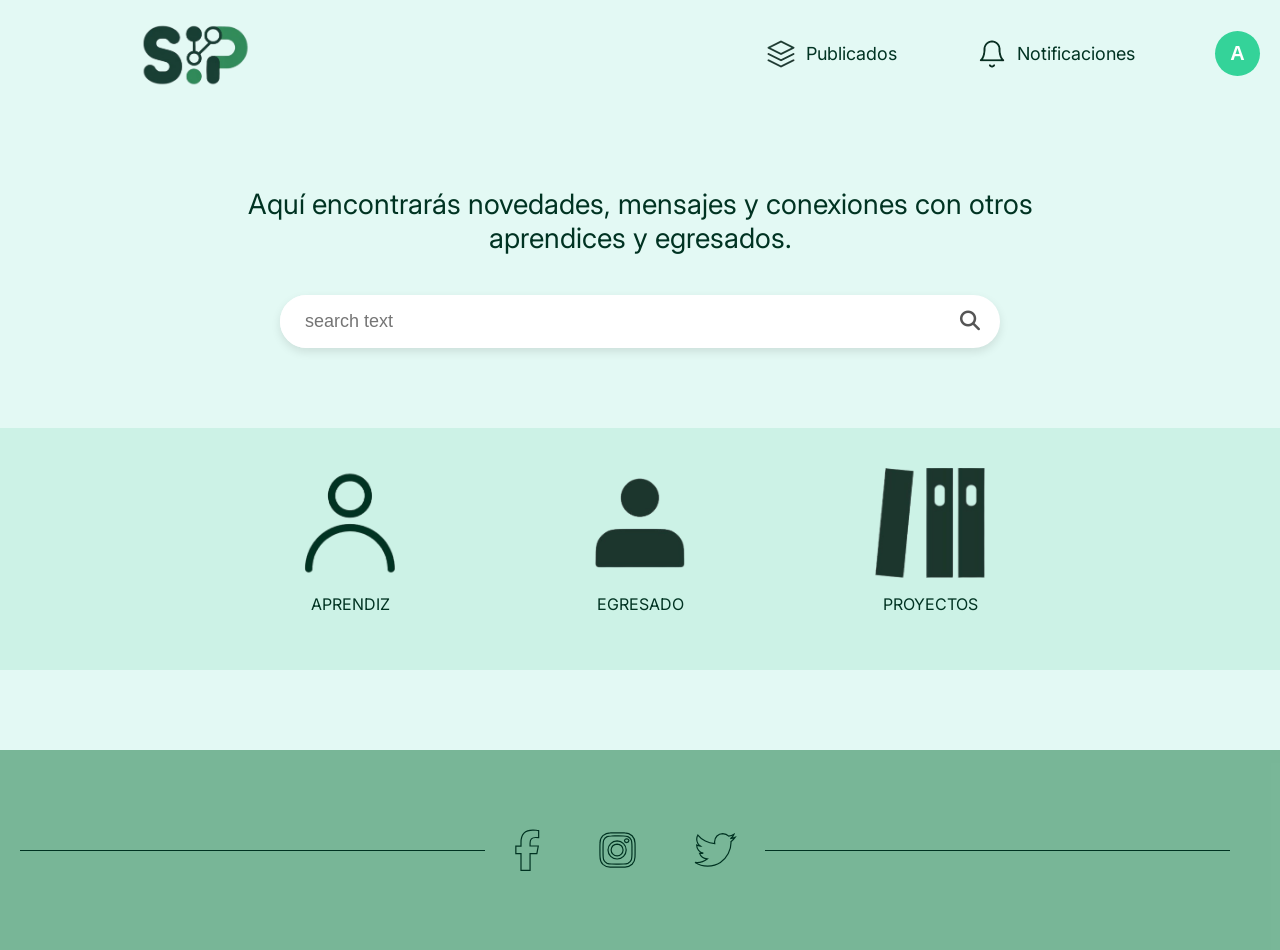
==== commit da69849e: "Add files via upload" ====
--- a/index.html
+++ b/index.html
@@ -15,15 +15,17 @@
   con su respectivo boton -->
   <div class="encabezado">
     <!-- aqui implementamos un div para manejar unicamente el logo -->
-    <div class="Logo">
-      <img src="IMAGENES/Logo.png" alt="icono de logo" class="Logo" onclick="window.location.href='https://joan632.github.io/pagina-principal/'">
-    </div>
-    <!-- aqui implementamos otro div para los otros iconos de la parte superior -->
+      <div class="Logo">
+          <img src="IMAGENES/Logo.png" alt="icono de logo" class="Logo" onclick="window.location.href='https://joan632.github.io/pagina-principal/'">
+      </div>
+       <!-- aqui implementamos otro div para los otros iconos de la parte superior -->
     <div class="derecha usuario-menu">
       <!-- aqui usamos otro div para los iconos del centro -->
-      <div class="centro">
+      <div class="centro-publicados" onclick="window.location.href='url de la interfaz de publicados'">
         <img src="IMAGENES/Icono de publicados.png" alt="icono de publicados">
         <p>Publicados</p>
+      </div>
+      <div class="centro-notificaciones" onclick="window.location.href='url de la interfaz de notificaciones'">
         <img src="IMAGENES/Icono de notificaciones.png" alt="icono de notificaciones">
         <p>Notificaciones</p>
       </div>
@@ -43,6 +45,7 @@
       </div>
     </div>
   </div>
+
   <!-- Texto en la mitad de la pagina-->
   <p class="Texto_medio">Aquí encontrarás novedades, mensajes y conexiones con otros aprendices y egresados.</p>
   <!-- ESTE ES EL BUSCADOR -->
--- a/style.css
+++ b/style.css
@@ -63,8 +63,8 @@
   width: 45px;
   height: 45px;
   border-radius: 50%;
-  background-color: #1f2b3a;
-  color: white;
+  background-color: #34D399;
+  color: #ffffff;
   font-weight: bold;
   font-size: 20px;
   border: none;
@@ -182,6 +182,7 @@
 .icono-del-centro img {
   width: 110px;
   height: auto;
+  cursor: pointer;
 }
 
 /* esta es toda la parte del footer */
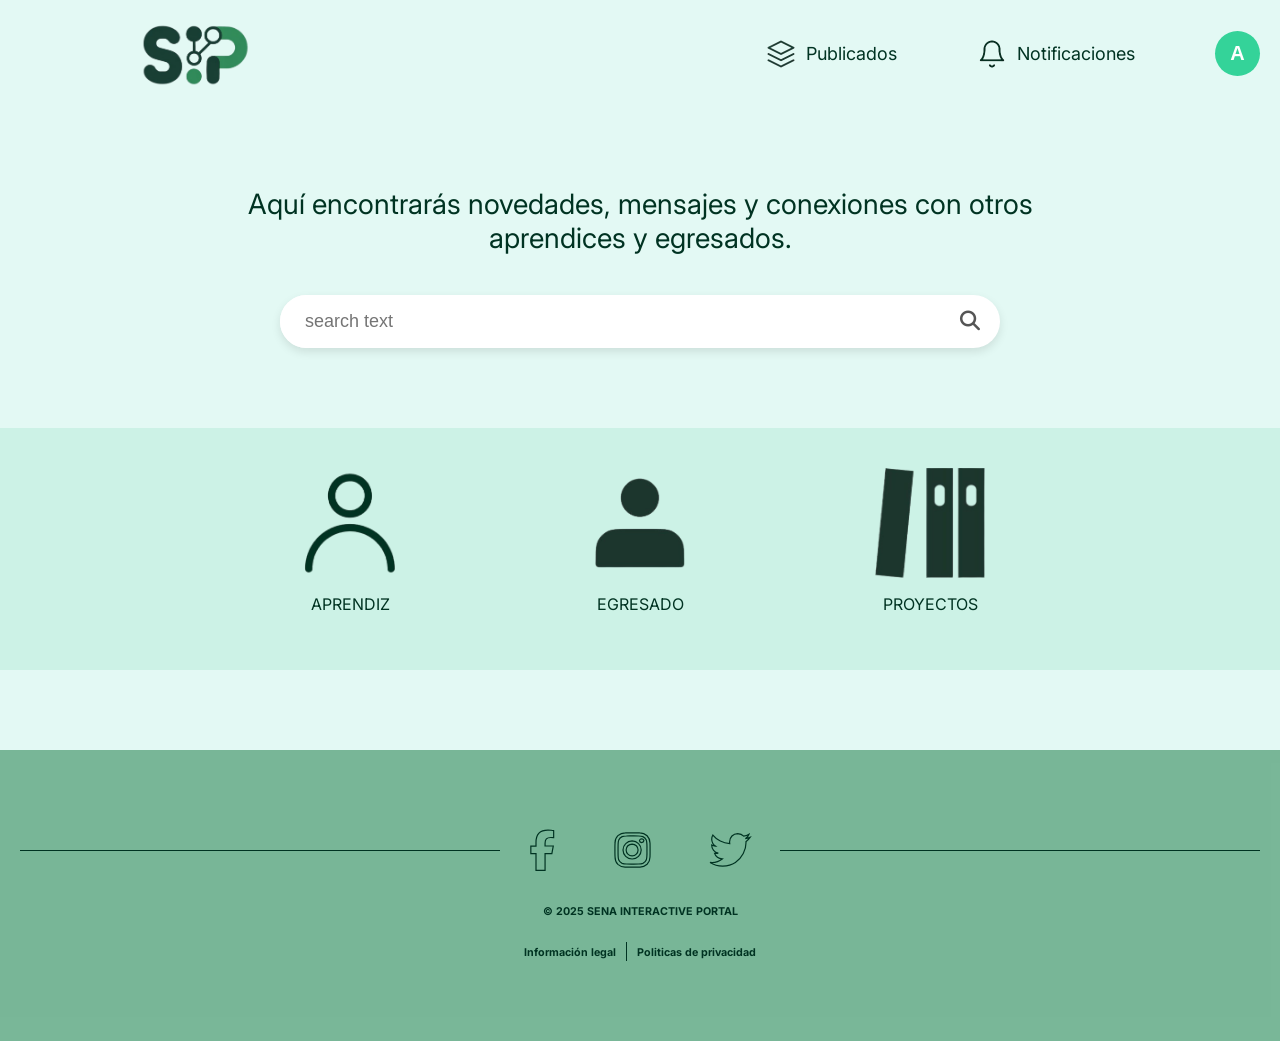
==== commit 9aa5da25: "Add files via upload" ====
--- a/index.html
+++ b/index.html
@@ -73,28 +73,31 @@
   </div>
     <!-- aqui comenzamos la parte inferior de la pagina -->
     <footer>
-      <!-- aqui hacemos un div especial para implementar la linea izquierda que esta al lado de los iconos de redes sociales -->
-      <div class="linea-social"></div>
-      <!-- aqui implementamos un link que nos lleva a las redes sociales el cual es visualizado con su respectivo
-       logo cargado del font awesome -->
-      <div class="redes-sociales">
-        <a href="https://www.facebook.com" target="_blank" class="icono-borde">
-          <i class="fab fa-facebook-f"></i>
-        </a>
-        <a href="https://www.instagram.com" target="_blank" class="icono-borde">
-          <i class="fab fa-instagram"></i>
-        </a>
-        <a href="https://www.twitter.com" target="_blank" class="icono-borde">
-          <i class="fab fa-twitter"></i>
-        </a>
+      <div class="footer-top-section">
+          <div class="linea-social"></div>
+          <div class="redes-sociales">
+              <a href="https://www.facebook.com" target="_blank" class="icono-borde">
+                <i class="fab fa-facebook-f"></i>
+              </a>
+              <a href="https://www.instagram.com" target="_blank" class="icono-borde">
+                <i class="fab fa-instagram"></i>
+              </a>
+              <a href="https://www.twitter.com" target="_blank" class="icono-borde">
+                <i class="fab fa-twitter"></i>
+              </a>
+          </div>
+          <div class="linea-social"></div>
       </div>
-      <!-- aqui implementamos la otra linea que esta al lado derecho -->
-      <div class="linea-social"></div>
-      <!-- aqui va el texto que esta al final de la pagina los creditos y demas -->
-      <p>
-
-      </p>
-    </footer>
+  
+      <div class="texto-final">
+          <h6>© 2025 SENA INTERACTIVE PORTAL</h6>
+          <div class="creditos">
+              <h6>Información legal</h6>
+              <div class="linea-creditos"></div>
+              <h6>Politicas de privacidad</h6>
+          </div>
+      </div>
+  </footer>
   
     <!-- aqui implementamos un bloque de codigo de javascript para darle la funcionalidad al menu desplegable para que
   sea visualizado al tocar el boton de usuario -->
--- a/style.css
+++ b/style.css
@@ -1,6 +1,7 @@
 /* Aqui le damos el color a toda el cuerpo de la pagina y definimos el tipo de fuente de letra */
 body {
   background-color: #E3F9F4;
+  color: #003322;
   font-family: 'Inter', sans-serif;
   margin: 0;
   padding: 0;
@@ -188,30 +189,37 @@
 /* esta es toda la parte del footer */
 footer {
   display: flex;
-  align-items: center;
-  justify-content: center;
-  flex-wrap: wrap;
+  flex-direction: column;
+  align-items: center; 
   margin-top: 80px;
   padding: 80px 20px;
-  gap: 30px;
+  gap: 10px;
+  color: #003322;
   background-color: #328B5B99;
 }
 
-/* aqui modificamos e implementamos la linea que esta al lado de las redes sociales */
+.footer-top-section {
+    display: flex;
+    align-items: center;
+    justify-content: center;
+    flex-wrap: wrap;
+    width: 100%; 
+    gap: 30px; 
+}
+
 .linea-social {
   flex: 1;
   height: 1.5px;
   background-color: #003322;
   max-width: 800px;
-}
-
-/* aqui modificamos los iconos de redes sociales */
+  min-width: 50px;
+}
+
 .redes-sociales {
   display: flex;
   gap: 60px;
 }
 
-/* aqui modificamos el borde para que no tenga relleno */
 .icono-borde i {
   color: transparent;
   font-size: 40px;
@@ -224,12 +232,33 @@
   -webkit-text-stroke: 0;
 }
 
+.texto-final h6 {
+    text-align: center;
+    margin-bottom: 0%;
+}
+
+.creditos {
+    display: flex;
+    align-items: center;
+    justify-content: center;
+    gap: 10px;
+    flex-wrap: wrap;
+    margin-top: 0%;
+}
+
+.linea-creditos {
+    width: 1.5px;
+    height: 1.2em;
+    margin-top: 10%;
+    background-color: #003322;
+}
+
 /* esta configuracion es para adaptar en telefonos o pantallas mas pequeñas */
 
 @media (max-width: 768px) {
-      .Texto_medio {
-        font-size: 20px;
-      }
+  .Texto_medio {
+    font-size: 20px;
+  }
 
   .encabezado {
     flex-direction: column;
@@ -246,9 +275,7 @@
     margin-bottom: 20px;
   }
 
-  .Texto_medio {
-    font-size: 20px;
-  }
+  /* .Texto_medio { font-size: 20px; } */ /* ELIMINADO: Estaba duplicado */
 
   .search-container {
     flex-direction: column;
@@ -267,6 +294,11 @@
     padding: 40px 10px;
   }
 
+  .footer-top-section {
+    flex-direction: column; 
+    width: 100%; 
+  }
+
   .redes-sociales {
     gap: 30px;
   }
@@ -276,3 +308,34 @@
     right: 0;
     left: 0;
   }
+
+  .linea-social {
+    flex: none; 
+    width: 200px; 
+    height: 1.5px;
+    background-color: #003322;
+    max-width: 100%; 
+    margin-top: 10px; 
+    margin-bottom: 10px;
+  }
+
+  .texto-final h6 {
+    text-align: center;
+    margin-bottom: 0px;
+  }
+
+  .creditos {
+    display: flex;
+    align-items: center;
+    justify-content: center;
+    gap: 10px;
+    flex-wrap: wrap;
+    margin-top: 0px;
+  }
+
+  .linea-creditos {
+    width: 1.5px;
+    height: 1.2em;
+    background-color: #003322;
+  }
+}
